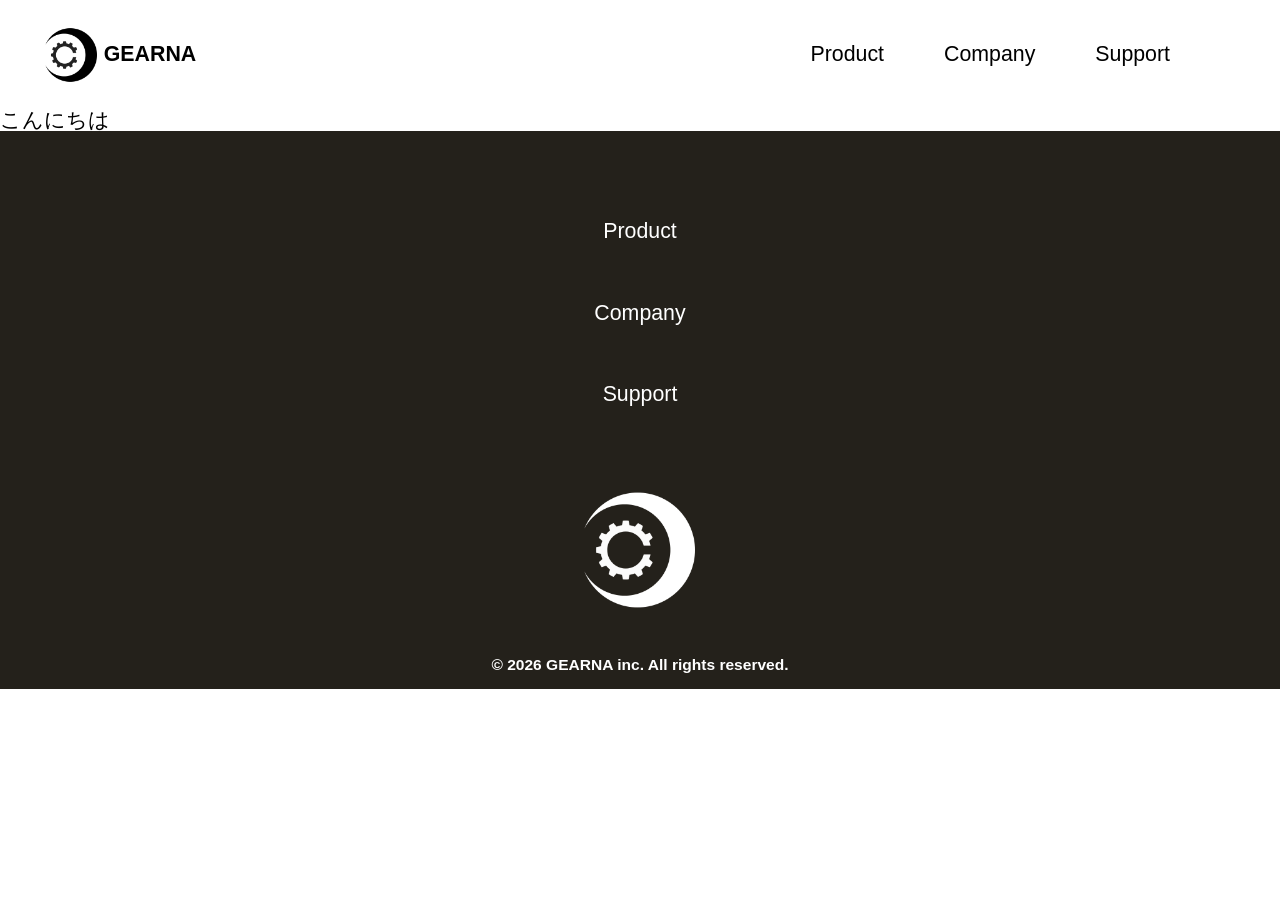
==== index.html @ 69219b0e "index.html作成" ====
<!DOCTYPE html>
<html lang="ja">
    <head>
        <meta charset="UTF-8">
        <meta name="viewport" content="width=device-width, initial-scale=1.0">
        <link rel="stylesheet" href="./css/common.css">
        <title>GEARNA</title>
        <script src="js/toggle-menu-js.js"></script>
    </head>
    <body>
        <header class="header">
            <div class="header-inner">
                <a class="header-logo" href="index.html">
                    <img src="images/common/logo.png" alt = "会社のロゴ"> 
                    GEARNA
                </a>
                <button class="toggle-menu-button"></button>
                <div class="header-site-menu">
                    <nav class="site-menu">
                        <ul>
                            <li><a href="product.html">Product</a></li>
                            <li><a href="company.html">Company</a></li>
                            <li><a href="support.html">Support</a></li>
                        </ul>
                    </nav>
                </div>
            </div>
        </header>
        <main class="main">
            こんにちは
        </main>
        <footer class="footer">
            <nav class="site-menu">
                <ul>
                    <li><a href="product.html">Product</a></li>
                    <li><a href="company.html">Company</a></li>
                    <li><a href="support.html">Support</a></li>
                </ul>
            </nav>
            <img src="images/common/footer-logo.png" alt = "会社のロゴ"> 
            <p class="copyright"><small>&copy; 2026 GEARNA inc. All rights reserved.</small></p>
        </footer>
    </body>
</html>
---- css/common.css ----
@charset "utf-8";
*,
::before,
::after {
    padding: 0;
    margin: 0;
    box-sizing: border-box;
}

ul, ol {
    list-style: none;
}

a {
    color: inherit;
    text-decoration: none;
}

body {
    font-family: sans-serif;
    font-size: 16pt;
    color: #000000;
    line-height: 1;
    background-color: #ffffff;
}

img {
    max-width: 100%;
}

.header-inner {
    max-width: 1200px;
    height: 110px;
    margin-left: auto;
    margin-right: auto;
    padding-left: 40px;
    padding-right: 40px;
    display: flex;
    justify-content: space-between;
    align-items: center;
}

.toggle-menu-button {
    display: none;
}

.header-logo {
    width: 70px;
    display:flex;
    font-weight: bold;
    justify-content: center;
    align-items: center;    

}


.site-menu ul{
    display:flex;
}

.site-menu ul li {
    margin-left: 30px;
    margin-right: 30px;
}

.site-menu ul li:hover {
  color: #9ddeff; /* 薄い水色にハイライト */
  cursor: pointer; /* カーソルを指マークにする */
}

.footer {
    color: #ffffff;
    background-color: #24211b;
    padding-top: 30px;
    padding-bottom: 15px;
    display: flex;
    flex-direction: column;
    align-items: center;
}

.footer-logo {
    display: block;
    width: 235px;
    margin-top: 90px;
}

.footer .site-menu ul{
    display:flex;
    flex-flow: column;
    margin-top: 30px;
        align-items: center;
}

.footer .site-menu ul li{

    margin-top: 30px;
    margin-bottom: 30px;

}

.footer img{
    display: block;
    width: 150px;
    margin-top: 40px;
    margin-right:10px
}

.copyright {
    font-size: 14pt;
    font-weight: bold;
    margin-top: 30px;
}

.footer .site-menu ul li:hover {
    color: #bbf7ff;
    cursor: pointer;
}

@media (max-width:800px){
    .site-menu ul{
        display:block;
        text-align: center;
    }

    .site-menu li{
        margin-top:20px;
    }

    .header{
        position:fixed;
        top:0;
        left:0;
        right:0;
        background-color:#ffffff;
        height:50px;
        z-index:100;
        box-shadow:0 3px 6px rgba(0,0,0,0.1);
        transform-style: preserve-3d;
    }

    .header-inner{
        padding-left:20px;
        padding-right:20px;
        height: 100%;
        transform-style: preserve-3d;
    }

    .header-site-menu{
        position:absolute;
        top:100%;
        left:0;
        right:0;
        color:rgb(0, 0, 0);
        background-color: #ffffff;
        padding-top:30px;
        padding-bottom:50px;

        opacity: 0;                     
        visibility: hidden;             
        transform: translateY(-300px) translateZ(-1px); 
        transition: opacity 0.3s ease, transform 0.3s ease, visibility 0.3s;
    }
    

    .header-site-menu.is-show{
        opacity: 1;           
        visibility: visible;  
        transform: translateY(0) translateZ(-1px);
    }

    .toggle-menu-button{
        display: block;
        width: 44px;
        height: 34px;
        background-image: url(../images/common/icon-menu.png);
        background-size: 50%;
        background-position: center;
        background-repeat: no-repeat;
        background-color: transparent;
        border:none;
        border-radius:0;
        outline:none;

    }

    .footer{
        padding-bottom: 100px
    }

    .header-logo{
        width:50px;
        margin-left:30px;
    }

    .main{
        padding-top:50px;
    }

    .footer-logo{
        margin-top:60px;
    }

    .copyright{
        margin-top:50px;
    }



}
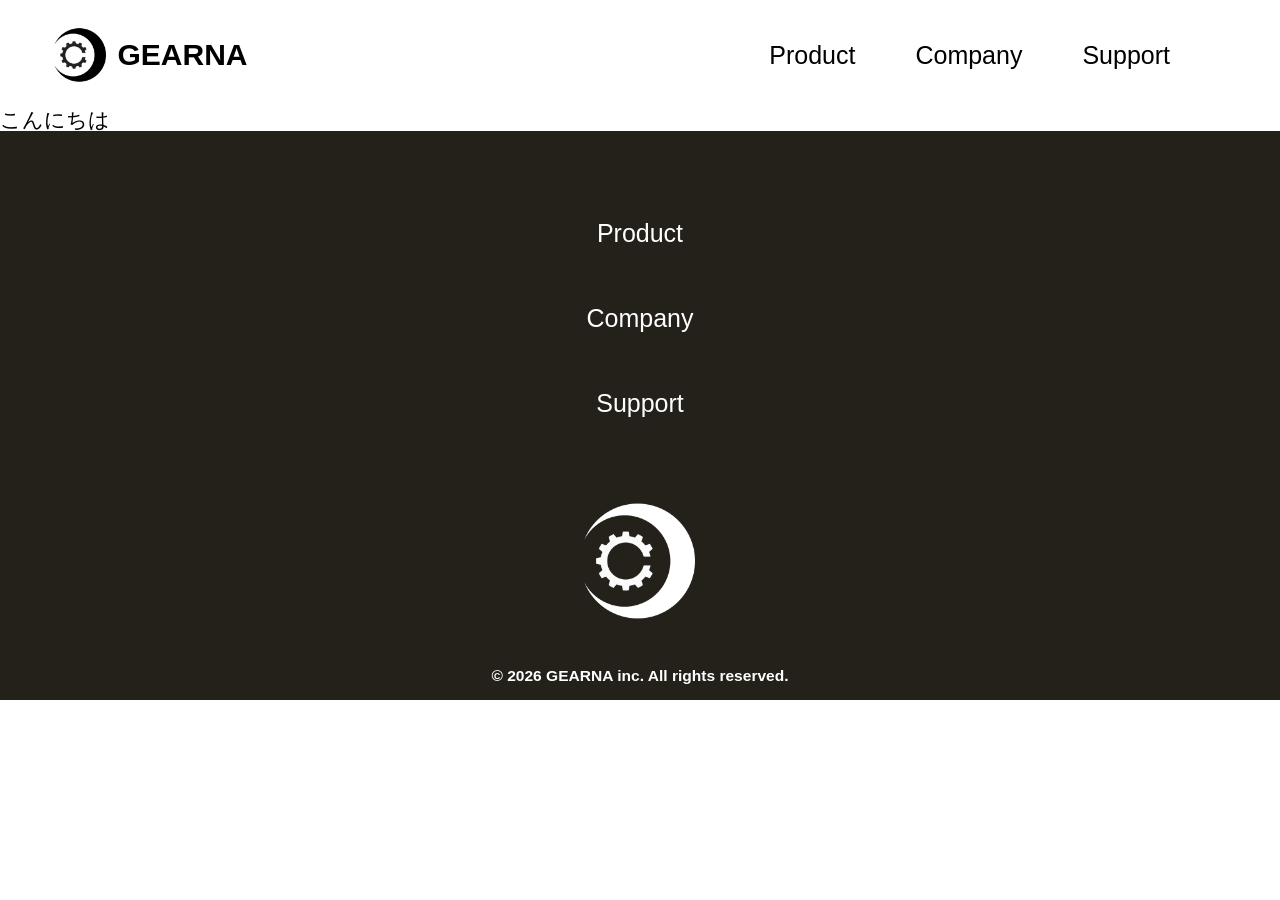
==== commit 06f9b9ec: "common変更" ====
--- a/index.html
+++ b/index.html
@@ -11,8 +11,13 @@
         <header class="header">
             <div class="header-inner">
                 <a class="header-logo" href="index.html">
-                    <img src="images/common/logo.png" alt = "会社のロゴ"> 
-                    GEARNA
+                    <div class="logo-container">
+                        <img src="images/common/logo-moon.png" alt = "会社のロゴ" class="logo-moon"> 
+                        <img src="images/common/logo-gear.png" alt = "会社のロゴ" class="logo-gear">
+                    </div>
+                    <div class="logo-name">
+                        GEARNA
+                    </div>
                 </a>
                 <button class="toggle-menu-button"></button>
                 <div class="header-site-menu">
--- a/css/common.css
+++ b/css/common.css
@@ -50,9 +50,47 @@
     font-weight: bold;
     justify-content: center;
     align-items: center;    
-
-}
-
+    padding-left:50px;
+}
+
+.logo-name{
+    font-size:30px
+}
+
+.logo-container {
+    position: relative;   /* 重ねる基準 */
+    width: 70px;          /* ロゴ全体の横幅 */
+    height: 70px;         /* ロゴ全体の縦幅 */
+    margin-right: 5px;   /* 「GEARNA」の文字との間に少し隙間を作る */
+    margin-left: 10px;
+    flex-shrink: 0;       /* 画像が潰れるのを防ぐ */
+}
+
+/* 1枚目の画像（月：土台になる） */
+.logo-moon {
+    display: block;
+    width: 100%;
+    height: 100%;
+    object-fit: contain;  /* 画像を潰さずに枠内に収める */
+}
+
+/* 2枚目の画像（歯車：上にぴったり重ねる） */
+.logo-gear {
+    position: absolute;   /* 枠を基準に配置 */
+    top: 0;               /* 上ぴったり */
+    right:5%;              /* 左ぴったり */
+    width: 100%;
+    height: 100%;
+    object-fit: contain;
+    
+    /* さっきお話しした「アニメーション（回転）」の設定もここに仕込めます */
+    transition: transform 0.5s ease;
+}
+
+/* ロゴエリア全体にマウスが乗ったとき、上の歯車だけを回転させる場合 */
+.header-logo:hover .logo-gear {
+    transform: rotate(180deg); /* 例：ホバーで歯車が45度カチッと回る */
+}
 
 .site-menu ul{
     display:flex;
@@ -61,6 +99,7 @@
 .site-menu ul li {
     margin-left: 30px;
     margin-right: 30px;
+    font-size:25px
 }
 
 .site-menu ul li:hover {
@@ -189,7 +228,16 @@
 
     .header-logo{
         width:50px;
-        margin-left:30px;
+        padding-left:40px;
+    }
+
+    .logo-name{
+        font-size: 20px;
+    }
+
+    .logo-container{
+        width: 50px;          /* ロゴ全体の横幅 */
+    height: 50px;
     }
 
     .main{
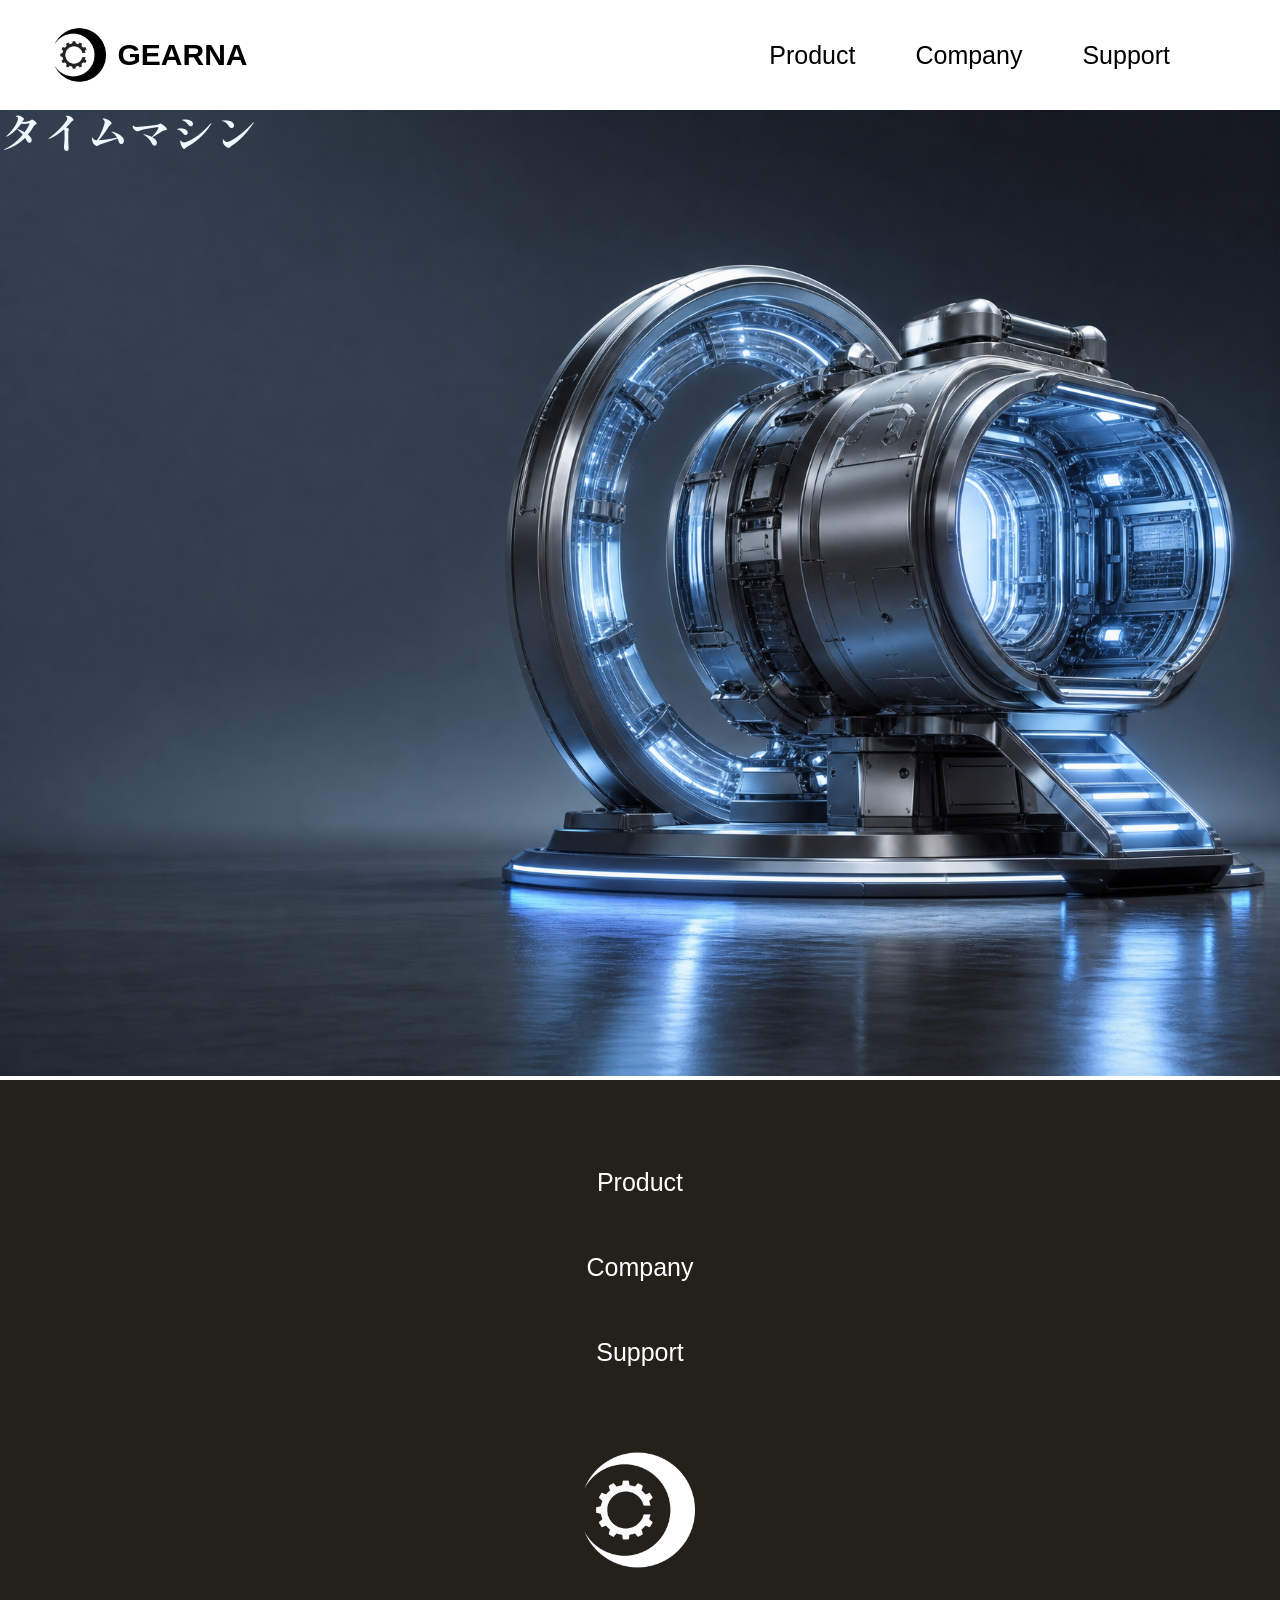
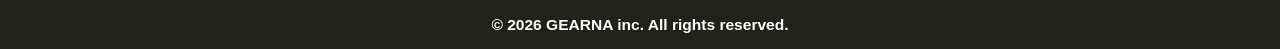
==== commit 34779431: "画像追加" ====
--- a/index.html
+++ b/index.html
@@ -1,9 +1,13 @@
 <!DOCTYPE html>
 <html lang="ja">
     <head>
+        <link rel="preconnect" href="https://fonts.googleapis.com">
+        <link rel="preconnect" href="https://fonts.gstatic.com" crossorigin>
+        <link href="https://fonts.googleapis.com/css2?family=Shippori+Mincho&display=swap" rel="stylesheet">
         <meta charset="UTF-8">
         <meta name="viewport" content="width=device-width, initial-scale=1.0">
         <link rel="stylesheet" href="./css/common.css">
+        <link rel="stylesheet" href="css/index.css">
         <title>GEARNA</title>
         <script src="js/toggle-menu-js.js"></script>
     </head>
@@ -32,7 +36,11 @@
             </div>
         </header>
         <main class="main">
-            こんにちは
+            
+            <div class="time-machine">
+                <img src="./images/タイムマシン仮.png" alt = "タイムマシンの画像" >
+                <p>タイムマシン</p>
+            </div>
         </main>
         <footer class="footer">
             <nav class="site-menu">
--- a/css/common.css
+++ b/css/common.css
@@ -105,6 +105,29 @@
 .site-menu ul li:hover {
   color: #9ddeff; /* 薄い水色にハイライト */
   cursor: pointer; /* カーソルを指マークにする */
+}
+
+.title{
+    height:300px;
+    display:flex;
+    flex-direction: column;
+    justify-content: center;
+    align-items: center;
+    color:rgb(0, 0, 0);
+    
+
+}
+
+.title h1{
+    font-family: sans-serif;
+    font-size:32pt;
+    font-weight: bold;
+}
+
+.title h2{
+    padding-top:20px;
+    font-family: sans-serif;
+    font-size:16pt;
 }
 
 .footer {
--- a/css/index.css
+++ b/css/index.css
@@ -0,0 +1,17 @@
+.time-machine {/*親div*/
+  position: relative;/*相対配置*/
+  }
+
+.time-machine p{
+    color:aliceblue;
+    position: absolute;
+    font-size:2em;
+    font-weight:bold;
+    font-family: 'Shippori Mincho', serif;
+    top:0;
+    left:0;
+}
+
+.time-machine img {
+  width: 100%;
+  }
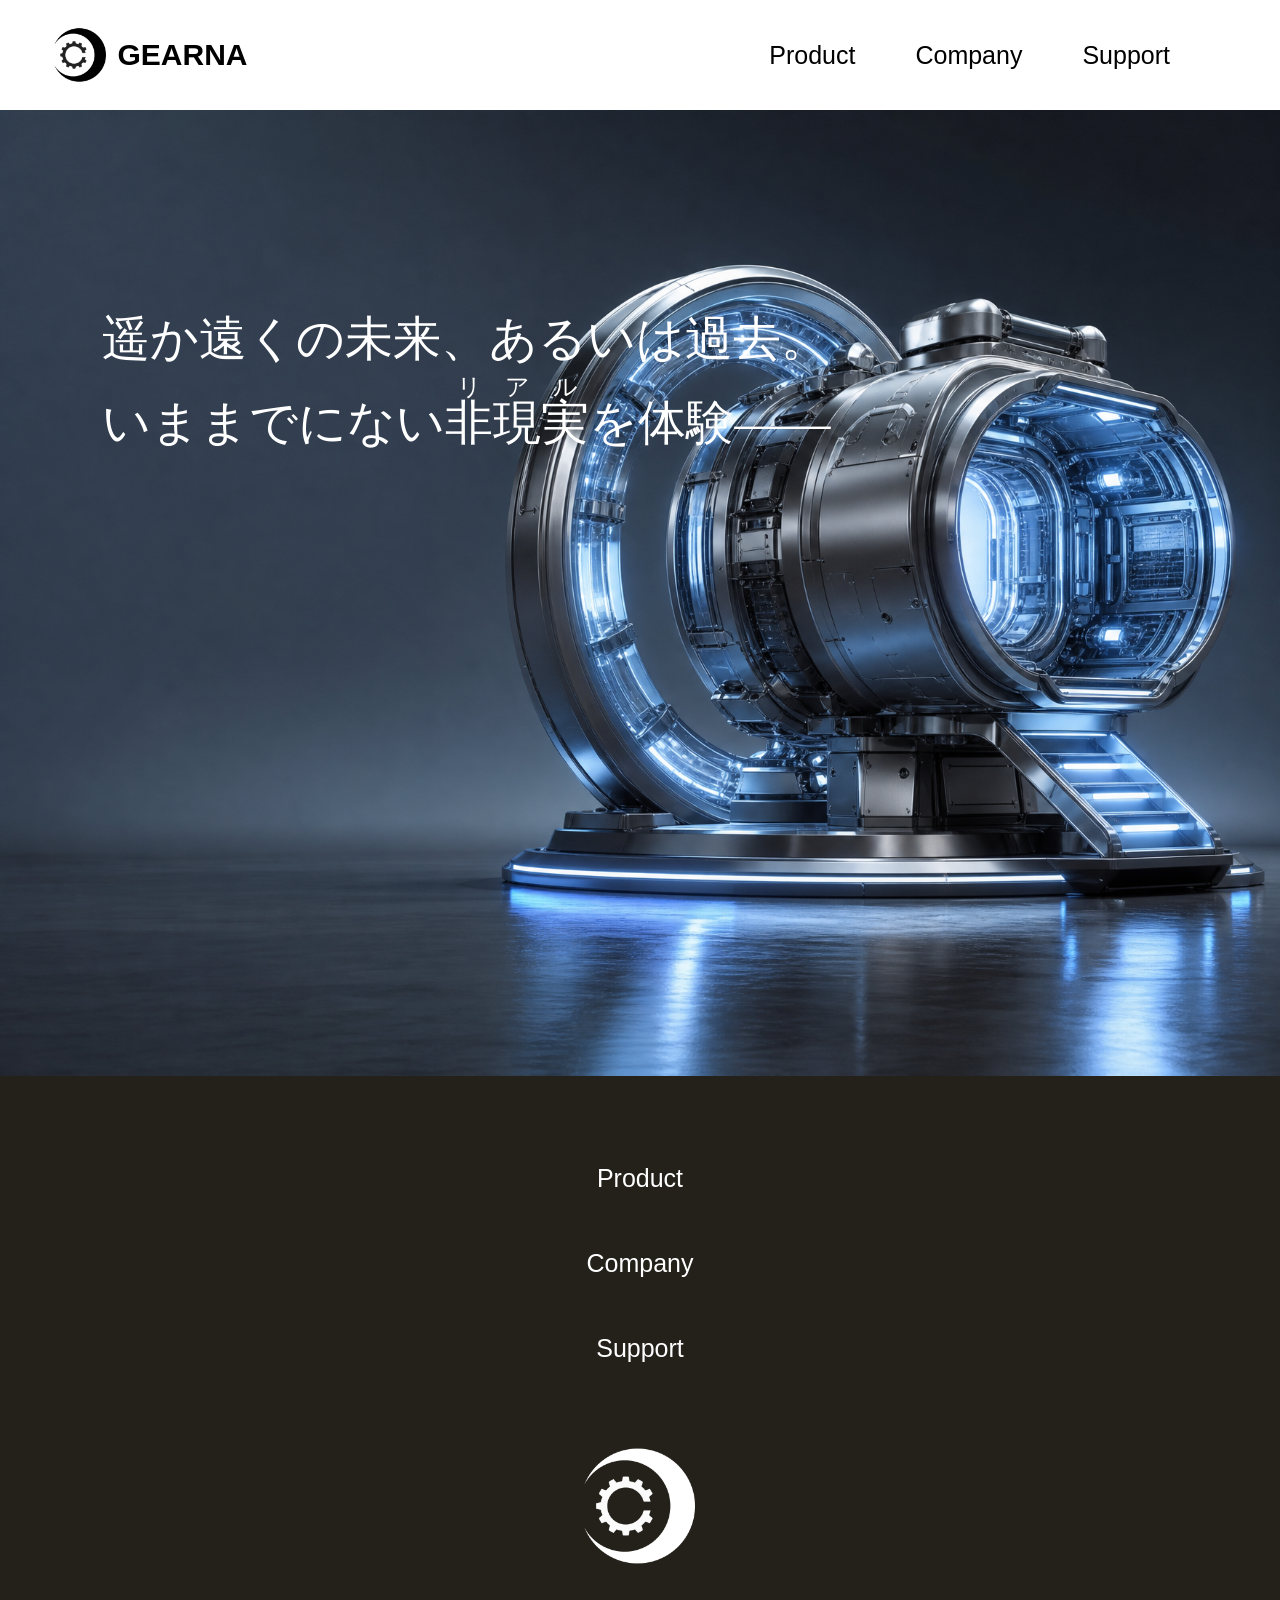
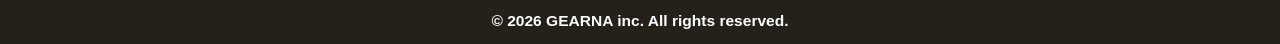
==== commit b71b11f3: "Merge pull request #17 from sakuK0307/bakera0721 コメント追加" ====
--- a/index.html
+++ b/index.html
@@ -39,7 +39,10 @@
             
             <div class="time-machine">
                 <img src="./images/タイムマシン仮.png" alt = "タイムマシンの画像" >
-                <p>タイムマシン</p>
+                <div class="text">
+                <p>遥か遠くの未来、あるいは過去。</p>
+                <p>いままでにない<ruby>非現実<rt>リアル</rt></ruby>を体験――</p>
+                </div>
             </div>
         </main>
         <footer class="footer">
--- a/css/common.css
+++ b/css/common.css
@@ -7,7 +7,7 @@
     box-sizing: border-box;
 }
 
-ul, ol {
+.site-menu ul, ol {
     list-style: none;
 }
 
--- a/css/index.css
+++ b/css/index.css
@@ -1,17 +1,22 @@
-.time-machine {/*親div*/
-  position: relative;/*相対配置*/
-  }
-
-.time-machine p{
-    color:aliceblue;
-    position: absolute;
-    font-size:2em;
-    font-weight:bold;
-    font-family: 'Shippori Mincho', serif;
-    top:0;
-    left:0;
+.time-machine{
+    position: relative;
 }
 
-.time-machine img {
-  width: 100%;
-  }+.time-machine img{
+    width:100%;
+    display:block;
+}
+
+.text{
+    position:absolute;
+    top:20%;
+    left:8%;
+    color:white;
+}
+
+.text p{
+    margin:0;
+    font-size:48px;
+    line-height:1.5; /* 行間 */
+    font-family: 'Sippori Mincho',serif;
+}
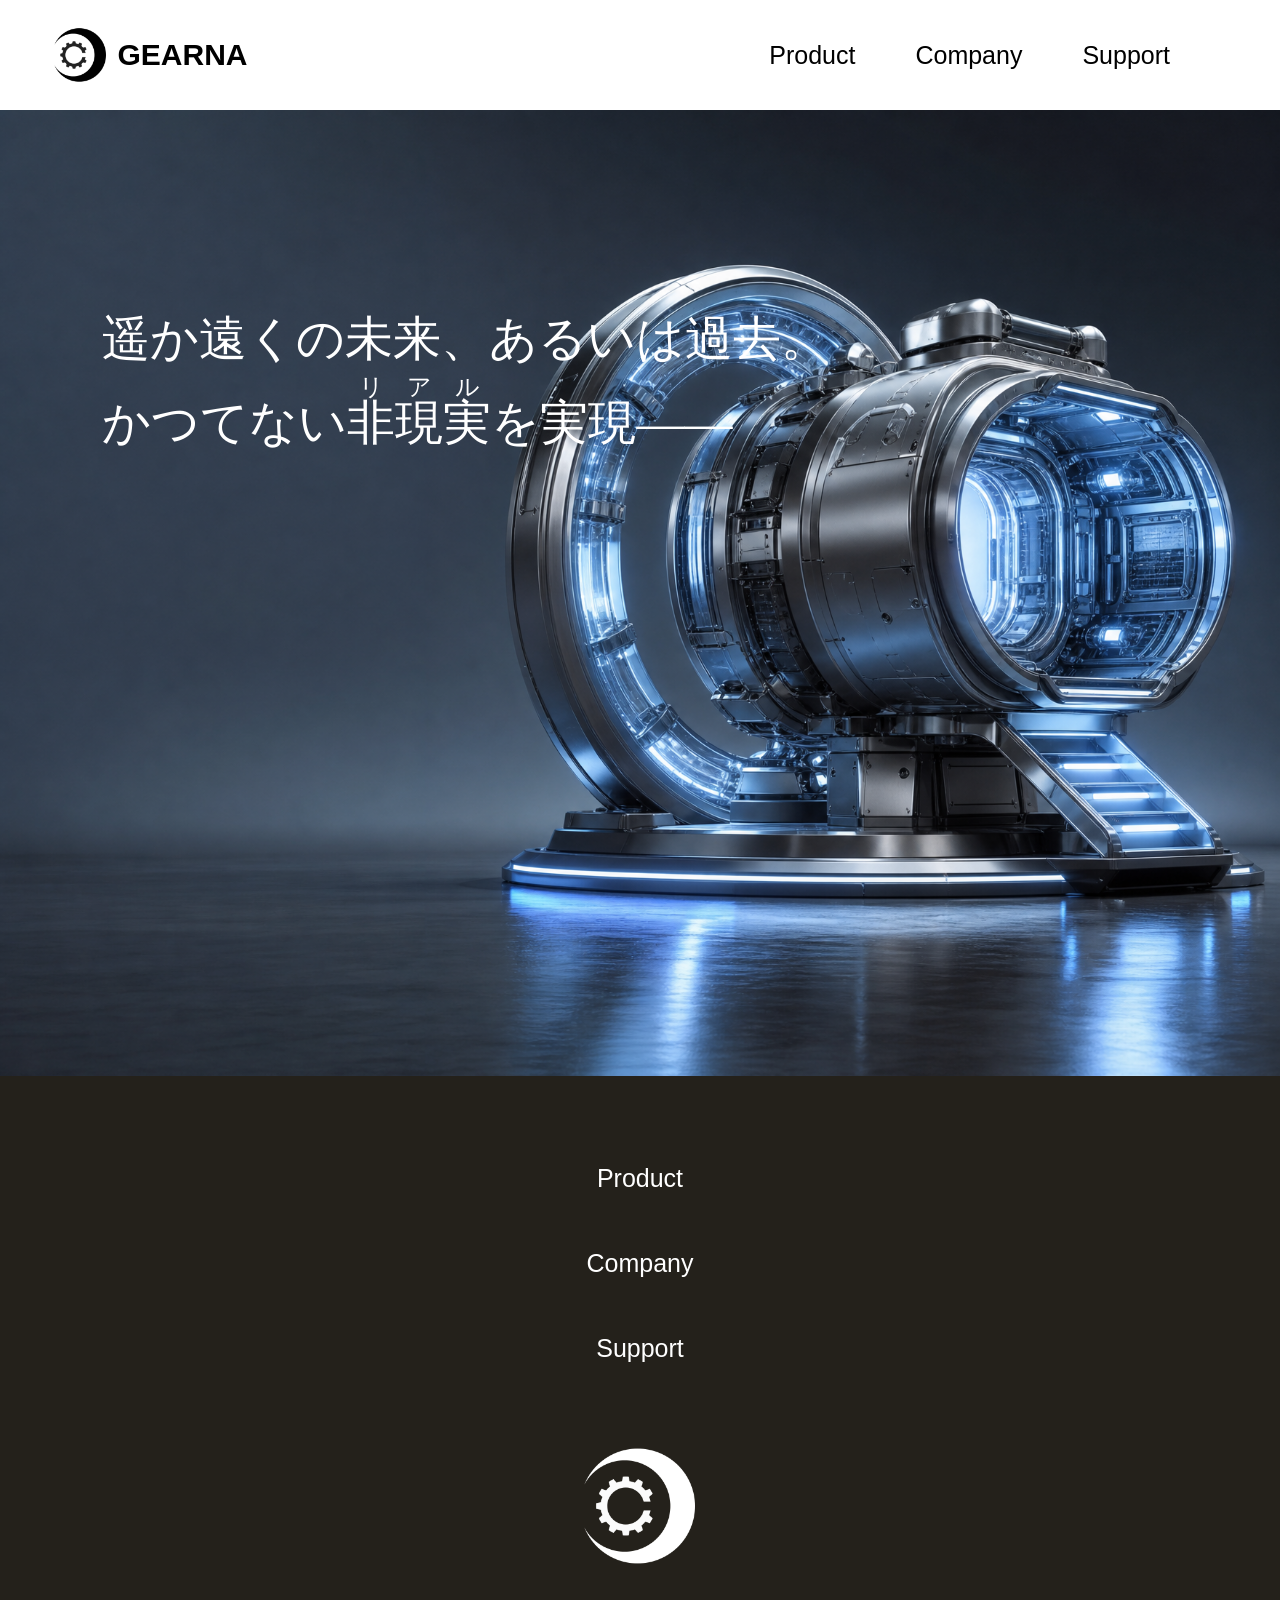
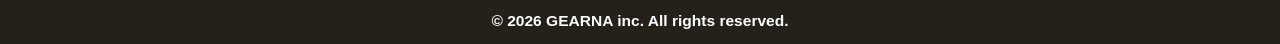
==== commit 81ea73b2: "Merge pull request #19 from sakuK0307/bakera0721v2 企業理念どうしよ" ====
--- a/index.html
+++ b/index.html
@@ -41,7 +41,7 @@
                 <img src="./images/タイムマシン仮.png" alt = "タイムマシンの画像" >
                 <div class="text">
                 <p>遥か遠くの未来、あるいは過去。</p>
-                <p>いままでにない<ruby>非現実<rt>リアル</rt></ruby>を体験――</p>
+                <p>かつてない<ruby>非現実<rt>リアル</rt></ruby>を実現――</p>
                 </div>
             </div>
         </main>
